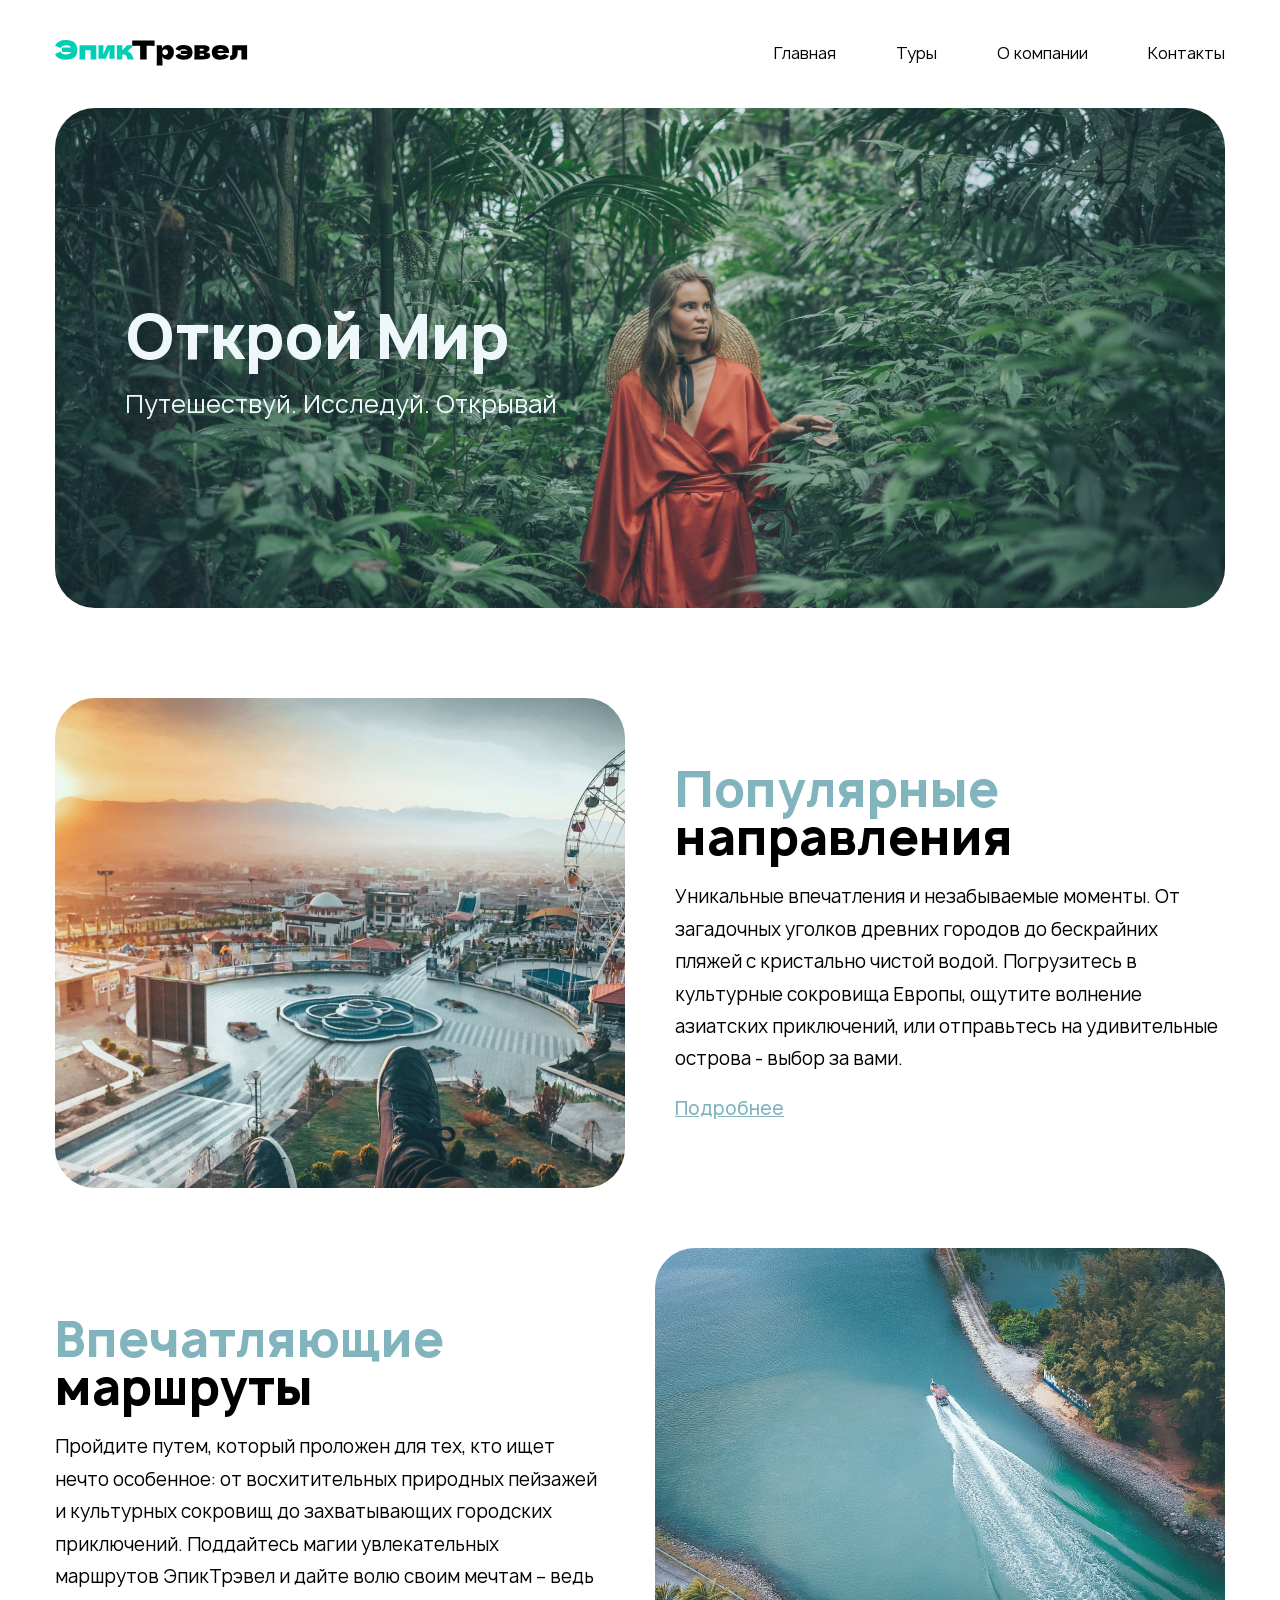
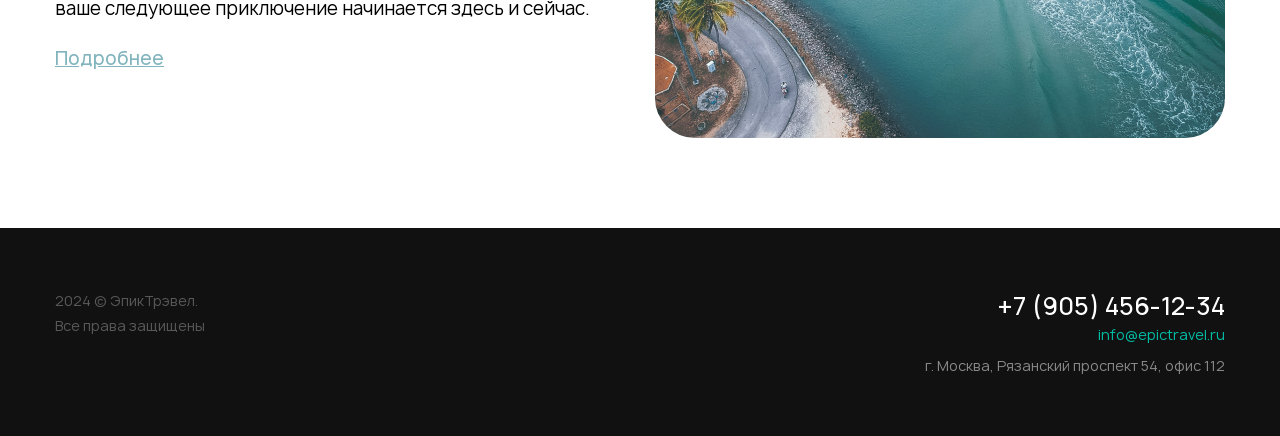
==== index.html @ d9b7bab8 "Initial commit" ====
<!doctype html>
<html lang="ru">
  <head>
    <meta charset="UTF-8" >
    <meta name="viewport" content="width=device-width, initial-scale=1.0" >
    <title>Туристическое агенство ЭпикТрэвел</title>
    <link rel="stylesheet" href="./css/reset.css" >
    <link rel="stylesheet" href="./css/main.css" >
    <link rel="icon" type="image/x-icon" href="./img/favicons/favicon.svg" >
    <link rel="apple-touch-icon" sizes="180x180" href="./img/favicons/apple-touch-icon.png">
  </head>
  <body class="sticky-footer">
    <header class="header">
      <div class="header__container container">
        <div class="header__wrapper">
          <div class="header__logo">
            <a href="index.html" class="header__logo-link">
              <img
                class="header__logo-img"
                src="./img/logo.svg"
                alt="Логотип компании"
              >
            </a>
          </div>
          <nav class="header__nav">
            <ul class="header__list">
              <li class="header__list-item">
                <a href="" class="header__list-link active"> 
                  Главная 
                </a>
              </li>

              <li class="header__list-list-item">
                <a href="" class="header__list-link"> 
                  Туры 
                </a>
              </li>

              <li class="header__list-item">
                <a href="" class="header__list-link"> 
                  О компании 
                </a>
              </li>

              <li class="header__list-item">
                <a href="" class="header__list-link"> 
                  Контакты 
                </a>
              </li>
            </ul>
          </nav>
        </div>
      </div>
    </header>
    <main class="main">
      <section class="intro">
        <div class="intro__container container">
          <div class="intro__wrapper">
            <div class="intro__content">
              <h1 class="intro__title">
                Открой Мир
              </h1>
              <p class="intro__subtitle">
                Путешествуй. Исследуй. Открывай
              </p>
            </div>
          </div>
        </div>
      </section>
      <section class="travels">
        <div class="travels__container container">
          <div class="travels__wrapper">
            <div class="travels__content">
              <div class="travels__img-wrap">
                <img 
                src="./img/travels-img-01.jpg" 
                alt="Фото туристического центра города" 
                class="travels__img"
                >
              </div>
              <div class="travels__text">
                <h2 class="travels__title">
                  <span class="travels__title-span">
                    Популярные
                  </span>
                  направления
                </h2>
                <p class="travels__desc">
                  Уникальные впечатления и незабываемые моменты. От загадочных уголков древних городов до бескрайних пляжей с кристально чистой водой. Погрузитесь в культурные сокровища Европы, ощутите волнение азиатских приключений, или отправьтесь на удивительные острова - выбор за вами.
                </p>
                <a href="#" class="travels__link">
                  Подробнее
                </a>
              </div>
            </div>

            <div class="travels__content">
              <div class="travels__text">
                <h2 class="travels__title">
                  <span class="travels__title-span">
                    Впечатляющие
                  </span>
                  маршруты
                </h2>
                <p class="travels__desc">
                  Пройдите путем, который проложен для тех, кто ищет нечто особенное: от восхитительных природных пейзажей и культурных сокровищ до захватывающих городских приключений. Поддайтесь магии увлекательных маршрутов ЭпикТрэвел и дайте волю своим мечтам – ведь ваше следующее приключение начинается здесь и сейчас.
                </p>
                <a href="#" class="travels__link">
                  Подробнее
                </a>
              </div>
              <div class="travels__img-wrap">
                <img 
                src="./img/travels-img-02.jpg" 
                alt="Фото прогулки по реке на катере" 
                class="travels__img"
                >
              </div>
            </div>
          </div>
        </div>
      </section>
    </main>
    <footer class="footer">
      <div class="footer__container container">
        <div class="footer__wrapper">
          <div class="footer__copyright">
            <p class="footer__copyright-text">
              2024 © ЭпикТрэвел.<br>Все права защищены
            </p>
          </div>
          <address class="footer__contacts">
            <a href="tel:+79054561234" class="footer__tel-link">
              +7 (905) 456-12-34
            </a>
            <a href="mailto:info@epictravel.ru" class="footer__mail-link">
              info@epictravel.ru
            </a>
            <p class="footer__adress-text">
              г. Москва, Рязанский проспект 54, офис 112
            </p>
          </address>
        </div>
      </div>
    </footer>

  </body>
</html>
---- css/main.css ----
@import url(fonts.css);

body  {
  font-family: "Manrope", sans-serif;
  background-color: #ffffff;
}

.sticky-footer {
  min-height: 100vh;
  display: flex;
  flex-direction: column;
}

.container {
  margin: 0 auto;
  max-width: 1170px;
}

.header {
  padding: 40px 0 41px;
}

.header__wrapper {
  display: flex;
  justify-content: space-between;
  align-items: center;
}
.header__list {
  display: flex;
  gap: 60px;
}
.header__list-link {
  font-size: 16px;
  font-weight: 400;
  line-height: 22px;
  color: #000000;
  transition: color 0.3s ease-in;
}

.header__list-link:hover {
  color: #68c5d8;
}

.header__list-link:focus {
  outline: none;
}

.header__list-link:focus-visible {
  color: #619ea8;
  outline: 2px solid #81b4bd;
  outline-offset: 2px;
}

.header__list-link:active {
  color: #81b4bd;
}
.intro {
  padding-bottom: 45px;
  color: #ffffff;
}

.intro__wrapper {
  display: flex;
  align-items: center;
  padding-left: 70px;
  position: relative;
  min-height: 500px;
  background-image: url(../img/intro-bg.jpg);
  background-position: center;
  background-repeat: no-repeat;
  border-radius: 40px;
  background-size: cover;
}
.intro__wrapper::before {
  content: "";
  position: absolute;
  width: 100%;
  height: 100%;
  top: 0;
  left: 0;
  border-radius: 40px;
  background: rgba(88, 184, 201, 0.1);
}

.intro__title {
  margin-bottom: 10px;
  font-size: 60px;
  font-weight: 800;
  line-height: 82px;
}

.intro__subtitle {
  font-size: 24px;
  font-weight: 400;
  line-height: 33px;
}

.travels {
  padding: 45px 0 90px;
}
.travels__wrapper {
  display: flex;
  flex-direction: column;
  gap: 60px;
}

.travels__content {
  display: flex;
  align-items: center;
  gap: 50px;
}

.travels__img-wrap {
  position: relative;
  border-radius: 40px;
  overflow: hidden;
}
.travels__img-wrap::before {
  content: "";
  position: absolute;
  width: 100%;
  height: 100%;
  top: 0;
  left: 0;
  background: rgba(88, 184, 201, 0.1);
}

.travels__img {
  object-fit: cover;
}

.travels__text {
  display: flex;
  flex-direction: column;
  justify-content: flex-start;
  gap: 20px;
  max-width: 550px;
  color: #000000;
}
.travels__title {
  font-size: 48px;
  font-weight: 800;
  line-height: 1;
}
.travels__title-span {
  font-size: 48px;
  font-weight: 800;
  line-height: 1;
  color: #81b4bd;
}
.travels__desc {
  font-size: 18px;
  font-weight: 400;
  line-height: 1.8;
}
a.travels__link {
  width: fit-content;
  font-size: 18px;
  font-weight: 500;
  line-height: 25px;
  color: #81B4BD;
  text-decoration: underline;
  transition: color 0.3s ease-in;
}

.travels__link:hover {
  color: #68C5D8;
}

.travels__link:focus {
  outline: none;
}

.travels__link:focus-visible {
  color: #619EA8;
  outline: 2px solid #81b4bd;
  outline-offset: 2px;
}

.travels__link:active {
  color: #81B4BD;
}

.footer {
  margin-top: auto;
  padding: 60px 0;
  background-color: #111111;
}
.footer__wrapper {
  display: flex;
  justify-content: space-between;
}

.footer__copyright {
  font-size: 14px;
  font-weight: 400;
  line-height: 1.8;
  color: rgba(255, 255, 255, 0.3);
}
.footer__contacts {
  text-align: right;
}

.footer__tel-link {
  margin-left: auto;
  width: fit-content;
  display: block;
  font-size: 24px;
  font-weight: 500;
  line-height: 1.5;
  color: #ffffff;
  transition: color .3s ease-in;
}

.footer__tel-link:hover {
  color: #68C5D8;
}
.footer__tel-link:focus-visible {
  outline: 2px solid #81B4BD;
  outline-offset: 2px;
}
.footer__tel-link:active {
  color: #81B4BD;
}

.footer__mail-link {
  margin-left: auto;
  width: fit-content;
  margin-bottom: 10px;
  display: block;
  font-size: 14px;
  font-weight: 400;
  line-height: 1.5;
  color: #00BDA6;
  transition: color .3s ease-in;

}

.footer__mail-link:hover {
  color: #00d4bc;
}
.footer__mail-link:focus-visible {
  outline: 2px solid #81b4bd;
  outline-offset: 2px;
}
.footer__mail-link:active {
  color: #007A6C;
}

.footer__adress-text {
font-size: 14px;
font-weight: 400;
line-height: 1.5;
color: rgba(255, 255, 255, 0.5);
}
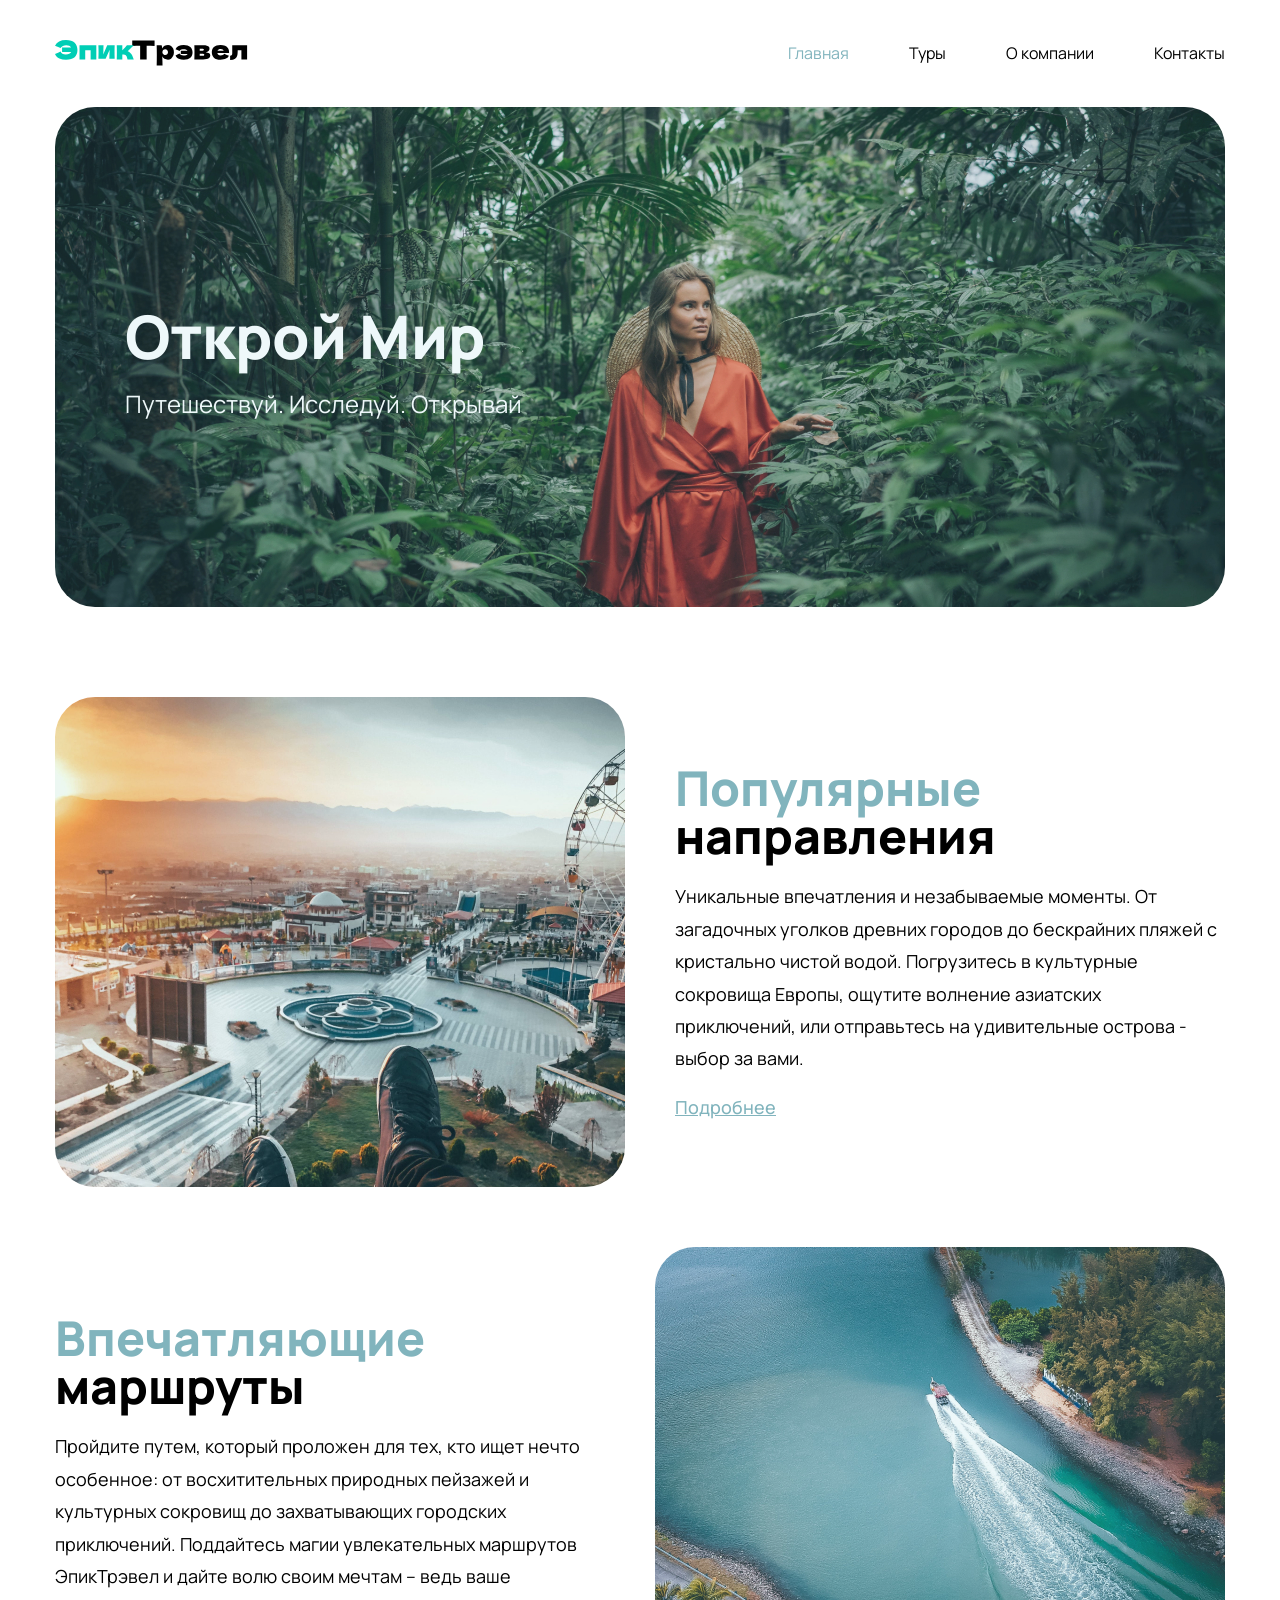
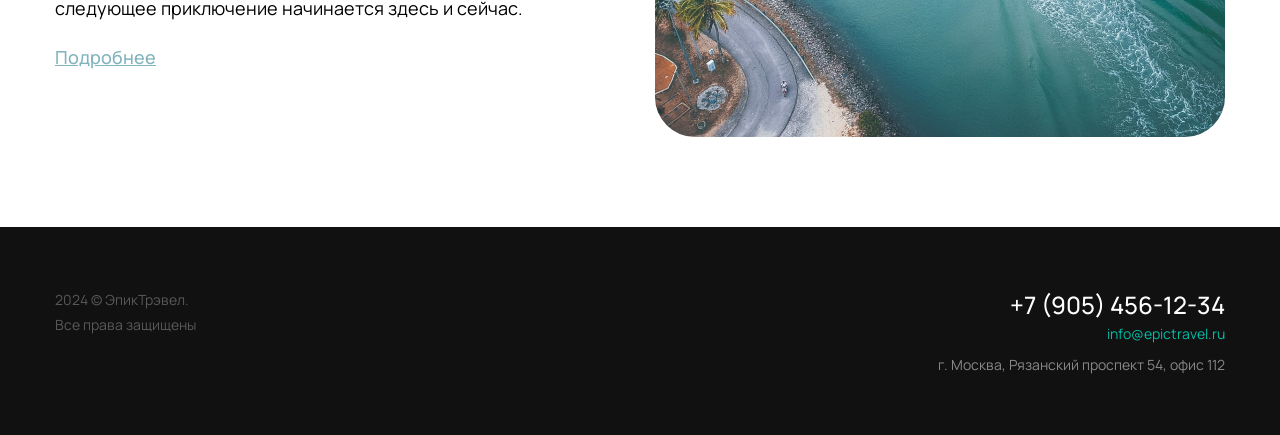
==== commit abe37b4f: "Добавил страницу с турами" ====
--- a/index.html
+++ b/index.html
@@ -5,6 +5,7 @@
     <meta name="viewport" content="width=device-width, initial-scale=1.0" >
     <title>Туристическое агенство ЭпикТрэвел</title>
     <link rel="stylesheet" href="./css/reset.css" >
+    <link rel="stylesheet" href="./css/common.css">
     <link rel="stylesheet" href="./css/main.css" >
     <link rel="icon" type="image/x-icon" href="./img/favicons/favicon.svg" >
     <link rel="apple-touch-icon" sizes="180x180" href="./img/favicons/apple-touch-icon.png">
@@ -31,19 +32,19 @@
               </li>
 
               <li class="header__list-list-item">
-                <a href="" class="header__list-link"> 
+                <a href="tours.html" class="header__list-link"> 
                   Туры 
                 </a>
               </li>
 
               <li class="header__list-item">
-                <a href="" class="header__list-link"> 
+                <a href="about.html" class="header__list-link"> 
                   О компании 
                 </a>
               </li>
 
               <li class="header__list-item">
-                <a href="" class="header__list-link"> 
+                <a href="contacts.html" class="header__list-link"> 
                   Контакты 
                 </a>
               </li>
@@ -136,7 +137,7 @@
             <a href="mailto:info@epictravel.ru" class="footer__mail-link">
               info@epictravel.ru
             </a>
-            <p class="footer__adress-text">
+            <p class="footer__address-text">
               г. Москва, Рязанский проспект 54, офис 112
             </p>
           </address>
--- a/css/common.css
+++ b/css/common.css
@@ -0,0 +1,138 @@
+@import url(fonts.css);
+
+body  {
+  font-family: "Manrope", sans-serif;
+  background-color: #ffffff;
+}
+
+
+.sticky-footer {
+  min-height: 100vh;
+  display: flex;
+  flex-direction: column;
+}
+
+.container {
+  margin: 0 auto;
+  max-width: 1170px;
+}
+
+.header {
+  padding: 40px 0 41px;
+}
+
+.header__bg {
+  background-color: #f6f6f6;
+}
+
+.header__wrapper {
+  display: flex;
+  justify-content: space-between;
+  align-items: center;
+}
+.header__list {
+  display: flex;
+  gap: 60px;
+}
+.header__list-link {
+  font-size: 16px;
+  font-weight: 400;
+  line-height: 22px;
+  color: #000000;
+  transition: color 0.3s ease-in;
+}
+
+.header__list-link.active {
+  color: #81B4BD;
+}
+
+.header__list-link:hover {
+  color: #68c5d8;
+}
+
+.header__list-link:focus {
+  outline: none;
+}
+
+.header__list-link:focus-visible {
+  color: #619ea8;
+  outline: 2px solid #81b4bd;
+  outline-offset: 2px;
+}
+
+.header__list-link:active {
+  color: #81b4bd;
+}
+
+.footer {
+  margin-top: auto;
+  padding: 60px 0;
+  background-color: #111111;
+}
+.footer__wrapper {
+  display: flex;
+  justify-content: space-between;
+}
+
+.footer__copyright {
+  font-size: 14px;
+  font-weight: 400;
+  line-height: 1.8;
+  color: rgba(255, 255, 255, 0.3);
+}
+.footer__contacts {
+  text-align: right;
+}
+
+.footer__tel-link {
+  margin-left: auto;
+  width: fit-content;
+  display: block;
+  font-size: 24px;
+  font-weight: 500;
+  line-height: 1.5;
+  color: #ffffff;
+  transition: color .3s ease-in;
+}
+
+.footer__tel-link:hover {
+  color: #68C5D8;
+}
+.footer__tel-link:focus-visible {
+  outline: 2px solid #81B4BD;
+  outline-offset: 2px;
+}
+.footer__tel-link:active {
+  color: #81B4BD;
+}
+
+.footer__mail-link {
+  margin-left: auto;
+  width: fit-content;
+  margin-bottom: 10px;
+  display: block;
+  font-size: 14px;
+  font-weight: 400;
+  line-height: 1.5;
+  color: #00BDA6;
+  transition: color .3s ease-in;
+
+}
+
+.footer__mail-link:hover {
+  color: #00d4bc;
+}
+.footer__mail-link:focus-visible {
+  outline: 2px solid #81b4bd;
+  outline-offset: 2px;
+}
+.footer__mail-link:active {
+  color: #007A6C;
+}
+
+.footer__address-text {
+font-size: 14px;
+font-weight: 400;
+line-height: 1.5;
+color: rgba(255, 255, 255, 0.5);
+}
--- a/css/main.css
+++ b/css/main.css
@@ -1,59 +1,4 @@
-@import url(fonts.css);
 
-body  {
-  font-family: "Manrope", sans-serif;
-  background-color: #ffffff;
-}
-
-.sticky-footer {
-  min-height: 100vh;
-  display: flex;
-  flex-direction: column;
-}
-
-.container {
-  margin: 0 auto;
-  max-width: 1170px;
-}
-
-.header {
-  padding: 40px 0 41px;
-}
-
-.header__wrapper {
-  display: flex;
-  justify-content: space-between;
-  align-items: center;
-}
-.header__list {
-  display: flex;
-  gap: 60px;
-}
-.header__list-link {
-  font-size: 16px;
-  font-weight: 400;
-  line-height: 22px;
-  color: #000000;
-  transition: color 0.3s ease-in;
-}
-
-.header__list-link:hover {
-  color: #68c5d8;
-}
-
-.header__list-link:focus {
-  outline: none;
-}
-
-.header__list-link:focus-visible {
-  color: #619ea8;
-  outline: 2px solid #81b4bd;
-  outline-offset: 2px;
-}
-
-.header__list-link:active {
-  color: #81b4bd;
-}
 .intro {
   padding-bottom: 45px;
   color: #ffffff;
@@ -122,6 +67,7 @@
   height: 100%;
   top: 0;
   left: 0;
+  border-radius: 40px;
   background: rgba(88, 184, 201, 0.1);
 }
 
@@ -181,76 +127,5 @@
   color: #81B4BD;
 }
 
-.footer {
-  margin-top: auto;
-  padding: 60px 0;
-  background-color: #111111;
-}
-.footer__wrapper {
-  display: flex;
-  justify-content: space-between;
-}
 
-.footer__copyright {
-  font-size: 14px;
-  font-weight: 400;
-  line-height: 1.8;
-  color: rgba(255, 255, 255, 0.3);
-}
-.footer__contacts {
-  text-align: right;
-}
 
-.footer__tel-link {
-  margin-left: auto;
-  width: fit-content;
-  display: block;
-  font-size: 24px;
-  font-weight: 500;
-  line-height: 1.5;
-  color: #ffffff;
-  transition: color .3s ease-in;
-}
-
-.footer__tel-link:hover {
-  color: #68C5D8;
-}
-.footer__tel-link:focus-visible {
-  outline: 2px solid #81B4BD;
-  outline-offset: 2px;
-}
-.footer__tel-link:active {
-  color: #81B4BD;
-}
-
-.footer__mail-link {
-  margin-left: auto;
-  width: fit-content;
-  margin-bottom: 10px;
-  display: block;
-  font-size: 14px;
-  font-weight: 400;
-  line-height: 1.5;
-  color: #00BDA6;
-  transition: color .3s ease-in;
-
-}
-
-.footer__mail-link:hover {
-  color: #00d4bc;
-}
-.footer__mail-link:focus-visible {
-  outline: 2px solid #81b4bd;
-  outline-offset: 2px;
-}
-.footer__mail-link:active {
-  color: #007A6C;
-}
-
-.footer__adress-text {
-font-size: 14px;
-font-weight: 400;
-line-height: 1.5;
-color: rgba(255, 255, 255, 0.5);
-}
-
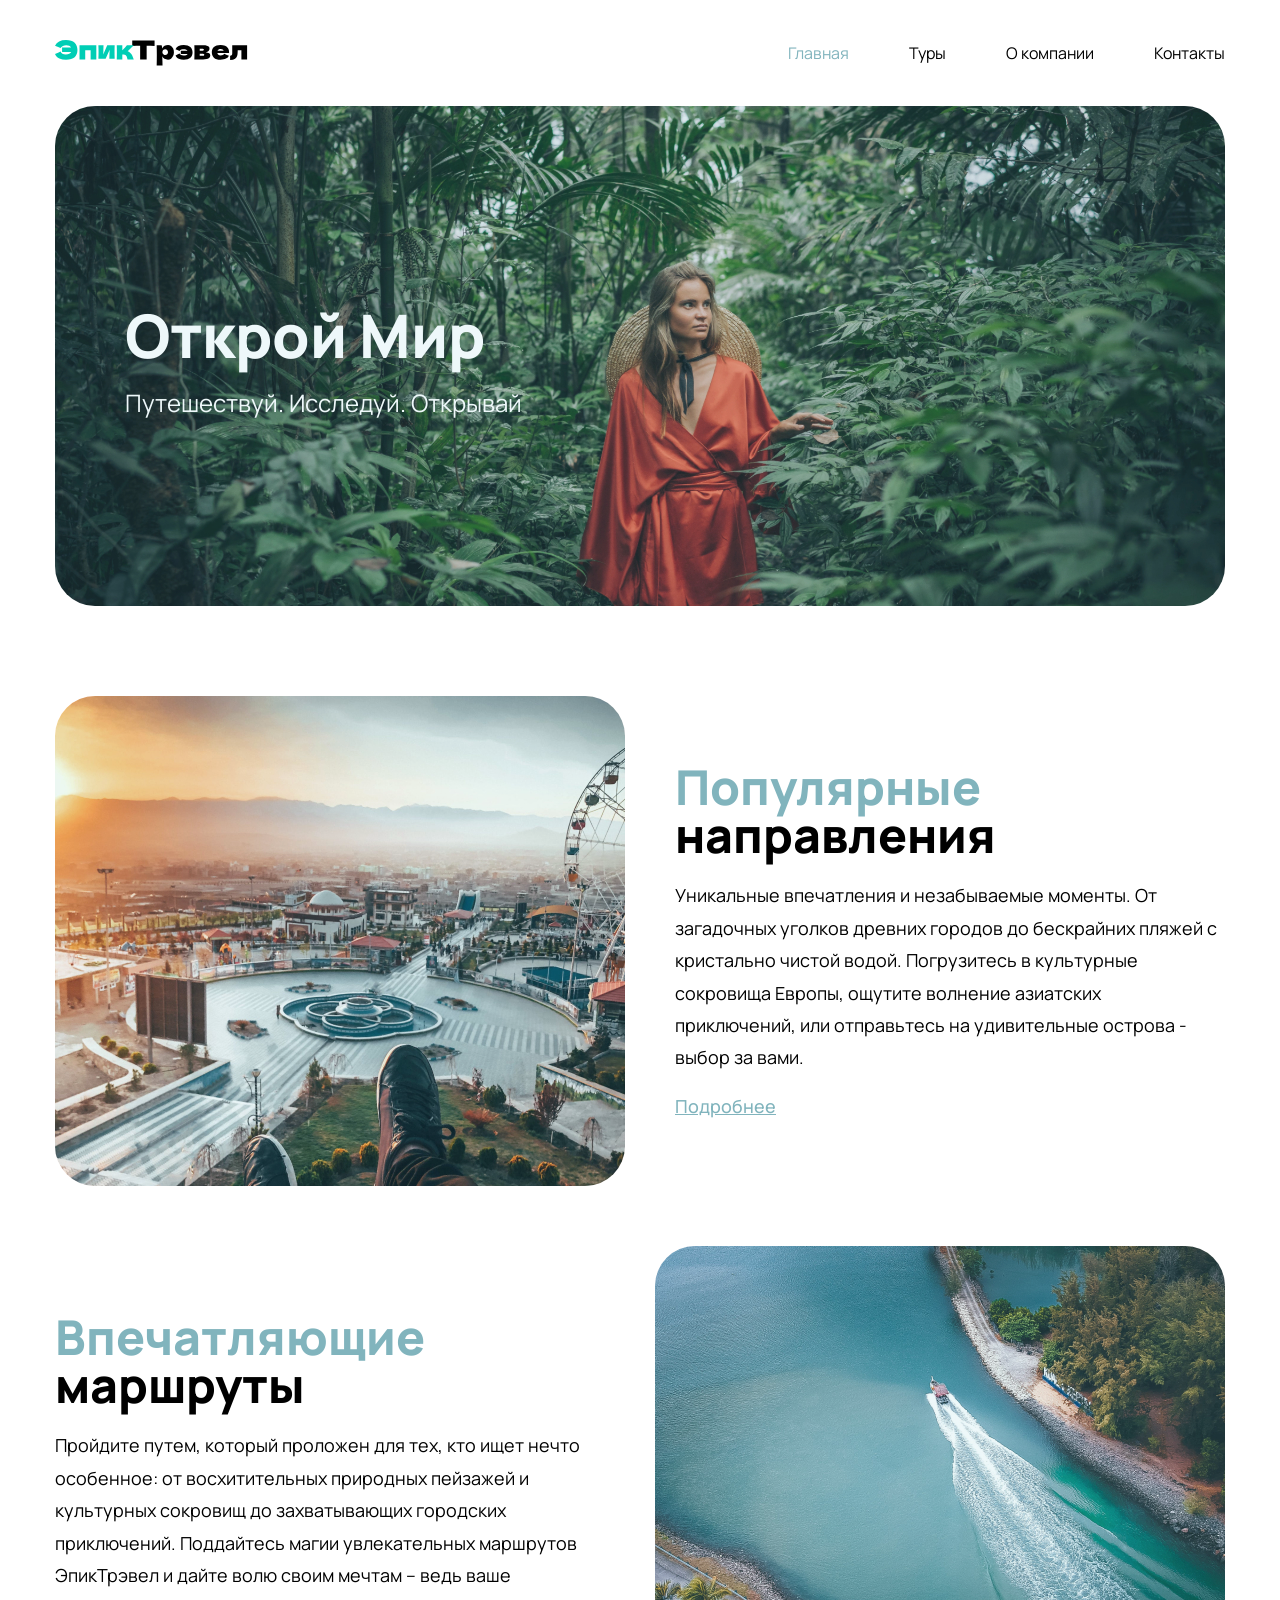
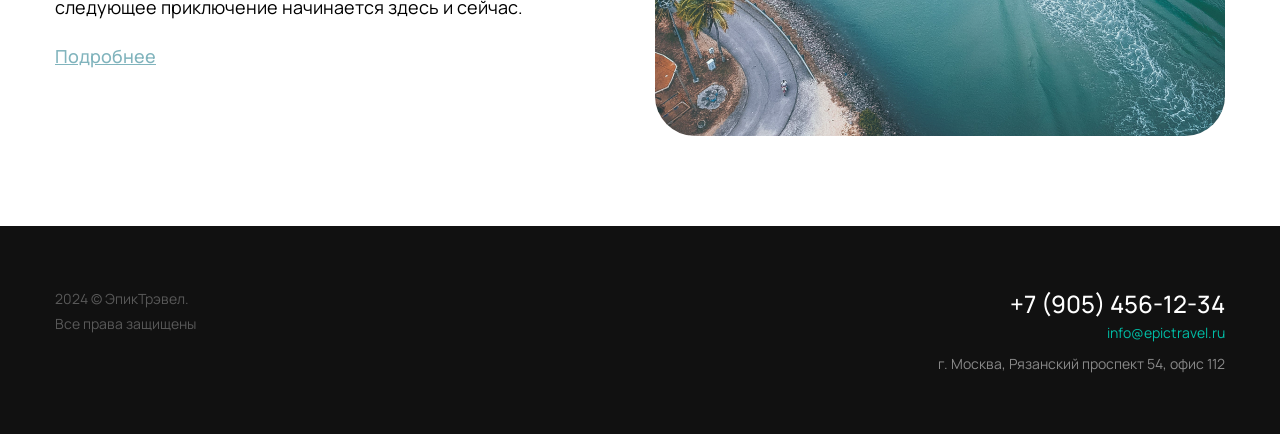
==== commit 50db6836: "Добавил адаптив для главной страницы" ====
--- a/index.html
+++ b/index.html
@@ -1,18 +1,20 @@
 <!doctype html>
 <html lang="ru">
   <head>
-    <meta charset="UTF-8" >
-    <meta name="viewport" content="width=device-width, initial-scale=1.0" >
+    <meta charset="UTF-8" />
+    <meta name="viewport" content="width=device-width, initial-scale=1.0" />
     <title>Туристическое агенство ЭпикТрэвел</title>
-    <link rel="stylesheet" href="./css/reset.css" >
-    <link rel="stylesheet" href="./css/common.css">
-    <link rel="stylesheet" href="./css/main.css" >
-    <link rel="icon" type="image/x-icon" href="./img/favicons/favicon.svg" >
-    <link rel="apple-touch-icon" sizes="180x180" href="./img/favicons/apple-touch-icon.png">
+    <link rel="stylesheet" href="./css/reset.css" />
+    <link rel="stylesheet" href="./css/common.css" />
+    <link rel="stylesheet" href="./css/main.css" />
+    <link rel="stylesheet" href="./css/media-tablet.css" />
+    <link rel="stylesheet" href="./css/media-mobile.css" />
+    <link rel="icon" type="image/x-icon" href="./img/favicons/favicon.svg" />
+    <link rel="apple-touch-icon" sizes="180x180" href="./img/favicons/apple-touch-icon.png"/>
   </head>
   <body class="sticky-footer">
     <header class="header">
-      <div class="header__container container">
+      <div class="container">
         <div class="header__wrapper">
           <div class="header__logo">
             <a href="index.html" class="header__logo-link">
@@ -20,102 +22,98 @@
                 class="header__logo-img"
                 src="./img/logo.svg"
                 alt="Логотип компании"
-              >
+              />
             </a>
           </div>
           <nav class="header__nav">
             <ul class="header__list">
               <li class="header__list-item">
-                <a href="" class="header__list-link active"> 
-                  Главная 
-                </a>
+                <a href="" class="header__list-link active"> Главная </a>
               </li>
 
               <li class="header__list-list-item">
-                <a href="tours.html" class="header__list-link"> 
-                  Туры 
-                </a>
+                <a href="tours.html" class="header__list-link"> Туры </a>
               </li>
 
               <li class="header__list-item">
-                <a href="about.html" class="header__list-link"> 
-                  О компании 
-                </a>
+                <a href="about.html" class="header__list-link"> О компании </a>
               </li>
 
               <li class="header__list-item">
-                <a href="contacts.html" class="header__list-link"> 
-                  Контакты 
-                </a>
+                <a href="contacts.html" class="header__list-link"> Контакты </a>
               </li>
             </ul>
+            <button class="mobile-burger" type="button">
+              <img
+                src="img/burger-btn.svg"
+                alt="кнопка открытия бургер меню"
+                class="mobile-btn"
+              />
+            </button>
           </nav>
         </div>
       </div>
     </header>
     <main class="main">
       <section class="intro">
-        <div class="intro__container container">
+        <div class="container">
           <div class="intro__wrapper">
             <div class="intro__content">
-              <h1 class="intro__title">
-                Открой Мир
-              </h1>
-              <p class="intro__subtitle">
-                Путешествуй. Исследуй. Открывай
-              </p>
+              <h1 class="intro__title">Открой Мир</h1>
+              <p class="intro__subtitle">Путешествуй. Исследуй. Открывай</p>
             </div>
           </div>
         </div>
       </section>
       <section class="travels">
-        <div class="travels__container container">
+        <div class="container">
           <div class="travels__wrapper">
             <div class="travels__content">
               <div class="travels__img-wrap">
-                <img 
-                src="./img/travels-img-01.jpg" 
-                alt="Фото туристического центра города" 
-                class="travels__img"
-                >
+                <img
+                  src="./img/travels-img-01.jpg"
+                  alt="Фото туристического центра города"
+                  class="travels__img"
+                />
               </div>
               <div class="travels__text">
                 <h2 class="travels__title">
-                  <span class="travels__title-span">
-                    Популярные
-                  </span>
+                  <span class="travels__title-span"> Популярные </span>
                   направления
                 </h2>
                 <p class="travels__desc">
-                  Уникальные впечатления и незабываемые моменты. От загадочных уголков древних городов до бескрайних пляжей с кристально чистой водой. Погрузитесь в культурные сокровища Европы, ощутите волнение азиатских приключений, или отправьтесь на удивительные острова - выбор за вами.
+                  Уникальные впечатления и незабываемые моменты. От загадочных
+                  уголков древних городов до бескрайних пляжей с кристально
+                  чистой водой. Погрузитесь в культурные сокровища Европы,
+                  ощутите волнение азиатских приключений, или отправьтесь на
+                  удивительные острова - выбор за вами.
                 </p>
-                <a href="#" class="travels__link">
-                  Подробнее
-                </a>
+                <a href="#" class="link travels__link"> Подробнее </a>
               </div>
             </div>
 
-            <div class="travels__content">
+            <div class="travels__content travels__reverse">
               <div class="travels__text">
                 <h2 class="travels__title">
-                  <span class="travels__title-span">
-                    Впечатляющие
-                  </span>
+                  <span class="travels__title-span"> Впечатляющие </span>
                   маршруты
                 </h2>
                 <p class="travels__desc">
-                  Пройдите путем, который проложен для тех, кто ищет нечто особенное: от восхитительных природных пейзажей и культурных сокровищ до захватывающих городских приключений. Поддайтесь магии увлекательных маршрутов ЭпикТрэвел и дайте волю своим мечтам – ведь ваше следующее приключение начинается здесь и сейчас.
+                  Пройдите путем, который проложен для тех, кто ищет нечто
+                  особенное: от восхитительных природных пейзажей и культурных
+                  сокровищ до захватывающих городских приключений. Поддайтесь
+                  магии увлекательных маршрутов ЭпикТрэвел и дайте волю своим
+                  мечтам – ведь ваше следующее приключение начинается здесь и
+                  сейчас.
                 </p>
-                <a href="#" class="travels__link">
-                  Подробнее
-                </a>
+                <a href="#" class="link travels__link"> Подробнее </a>
               </div>
               <div class="travels__img-wrap">
-                <img 
-                src="./img/travels-img-02.jpg" 
-                alt="Фото прогулки по реке на катере" 
-                class="travels__img"
-                >
+                <img
+                  src="./img/travels-img-02.jpg"
+                  alt="Фото прогулки по реке на катере"
+                  class="travels__img"
+                />
               </div>
             </div>
           </div>
@@ -123,11 +121,11 @@
       </section>
     </main>
     <footer class="footer">
-      <div class="footer__container container">
+      <div class="container">
         <div class="footer__wrapper">
           <div class="footer__copyright">
             <p class="footer__copyright-text">
-              2024 © ЭпикТрэвел.<br>Все права защищены
+              2024 © ЭпикТрэвел.<br class="desktop-only" />Все права защищены
             </p>
           </div>
           <address class="footer__contacts">
@@ -144,6 +142,5 @@
         </div>
       </div>
     </footer>
-
   </body>
 </html>
--- a/css/common.css
+++ b/css/common.css
@@ -5,6 +5,19 @@
   background-color: #ffffff;
 }
 
+.visually-hidden {
+  clip: rect(0 0 0 0);
+  clip-path: inset(50%);
+  height: 1px;
+  overflow: hidden;
+  position: absolute;
+  white-space: nowrap;
+  width: 1px;
+}
+
+.mobile-burger {
+  display: none;
+}
 
 .sticky-footer {
   min-height: 100vh;
@@ -12,13 +25,50 @@
   flex-direction: column;
 }
 
+
 .container {
   margin: 0 auto;
-  max-width: 1170px;
+  padding: 0 15px;
+  max-width: 1200px;
+}
+
+.title {
+  text-align: center;
+  font-size: 48px;
+  font-weight: 800;
+  line-height: 1;
+  color: #000000;
+  margin-bottom: 60px;
+}
+
+a.link {
+  width: fit-content;
+  font-weight: 500;
+  color: #81B4BD;
+  text-decoration: underline;
+  transition: color .3s ease-in;
+}
+
+.link:hover {
+  color: #68C5D8;
+}
+
+.link:focus {
+  outline: none;
+}
+
+.link:focus-visible {
+  color: #619EA8;
+  outline: 2px solid #81B4BD;
+  outline-offset: 2px;
+}
+
+.link:active {
+  color: #81B4BD;
 }
 
 .header {
-  padding: 40px 0 41px;
+  padding: 40px 0;
 }
 
 .header__bg {
@@ -64,6 +114,8 @@
   color: #81b4bd;
 }
 
+
+
 .footer {
   margin-top: auto;
   padding: 60px 0;
@@ -85,9 +137,6 @@
 }
 
 .footer__tel-link {
-  margin-left: auto;
-  width: fit-content;
-  display: block;
   font-size: 24px;
   font-weight: 500;
   line-height: 1.5;
--- a/css/main.css
+++ b/css/main.css
@@ -1,6 +1,5 @@
 
 .intro {
-  padding-bottom: 45px;
   color: #ffffff;
 }
 
@@ -10,7 +9,7 @@
   padding-left: 70px;
   position: relative;
   min-height: 500px;
-  background-image: url(../img/intro-bg.jpg);
+  background-image: url('../img/intro-bg.jpg');
   background-position: center;
   background-repeat: no-repeat;
   border-radius: 40px;
@@ -41,7 +40,7 @@
 }
 
 .travels {
-  padding: 45px 0 90px;
+  padding: 90px 0;
 }
 .travels__wrapper {
   display: flex;
@@ -89,9 +88,6 @@
   line-height: 1;
 }
 .travels__title-span {
-  font-size: 48px;
-  font-weight: 800;
-  line-height: 1;
   color: #81b4bd;
 }
 .travels__desc {
@@ -99,33 +95,13 @@
   font-weight: 400;
   line-height: 1.8;
 }
-a.travels__link {
-  width: fit-content;
+.travels__link  {
   font-size: 18px;
-  font-weight: 500;
   line-height: 25px;
-  color: #81B4BD;
-  text-decoration: underline;
-  transition: color 0.3s ease-in;
-}
 
-.travels__link:hover {
-  color: #68C5D8;
-}
-
-.travels__link:focus {
-  outline: none;
-}
-
-.travels__link:focus-visible {
-  color: #619EA8;
-  outline: 2px solid #81b4bd;
-  outline-offset: 2px;
-}
-
-.travels__link:active {
-  color: #81B4BD;
 }
 
 
 
+
+
--- a/css/media-tablet.css
+++ b/css/media-tablet.css
@@ -0,0 +1,87 @@
+@media (max-width: 1199px) {
+  .desktop-only {
+    display: none;
+  }
+  .container {
+    max-width: 768px;
+  }
+
+  .header__list {
+    gap: 30px;
+  }
+
+  .intro__wrapper {
+    padding-left: 20px;
+    min-height: 350px;
+    border-radius: 20px;
+  }
+
+  .intro__wrapper::before {
+    border-radius: 20px;
+  }
+
+  .intro__title {
+    margin-bottom: 0;
+    font-size: 40px;
+    line-height: 55px;
+  }
+
+  .intro__subtitle {
+    font-size: 18px;
+    line-height: 25px;
+  }
+
+  .travels {
+    padding: 60px 0 ;
+  }
+
+  .travels__content {
+    gap: 30px;
+  }
+
+  .travels__img-wrap {
+    border-radius: 20px;
+  }
+
+  .travels__img-wrap::before {
+    border-radius: 20px;
+  }
+
+  .travels__text {
+    max-width: 354px;
+    gap: 10px;
+  }
+
+  .travels__title {
+    font-size: 38px;
+  }
+
+  .travels__desc {
+    font-size: 14px;
+  }
+
+  .travels__link {
+    font-size: 14px;
+    line-height: 19px;
+  }
+
+  .footer {
+    padding: 40px 0;
+  }
+
+  .footer__wrapper {
+    display: flex;
+    flex-direction: column-reverse;
+    justify-content: flex-start;
+    align-items: flex-start;
+    gap: 30px;
+  }
+
+  .footer__contacts {
+    text-align: left;
+  }
+
+  .footer__mail-link {
+    margin-left: 0;
+  }
+}
--- a/css/media-mobile.css
+++ b/css/media-mobile.css
@@ -0,0 +1,59 @@
+@media (max-width: 767px) {
+
+  .mobile-burger {
+    display: block;
+  }
+  .container {
+    width: 100%;
+  }
+
+  .header__list {
+    display: none;
+  }
+
+  .intro__wrapper {
+    padding: 40px 0 0 0;
+    justify-content: center;
+    align-items: flex-start;
+    background-image: url('../img/intro-bg-mobile.jpg');
+    text-align: center;
+
+  }
+
+  .intro__title {
+    font-size: 34px;
+    line-height: 46px;
+  }
+
+  .intro__subtitle {
+    font-size: 14px;
+    line-height: 19px;
+  }
+  
+  .travels {
+    padding: 40px 0;
+  }
+  .travels__wrapper {
+    gap: 40px;
+  }
+
+  .travels__content {
+    flex-direction: column;
+    gap: 20px;
+  }
+
+  .travels__reverse {
+    flex-direction: column-reverse;
+    
+  }
+
+  .travels__text {
+    max-width: 290px;
+  }
+
+  .travels__title {
+    font-size: 28px;
+  }
+
+
+}
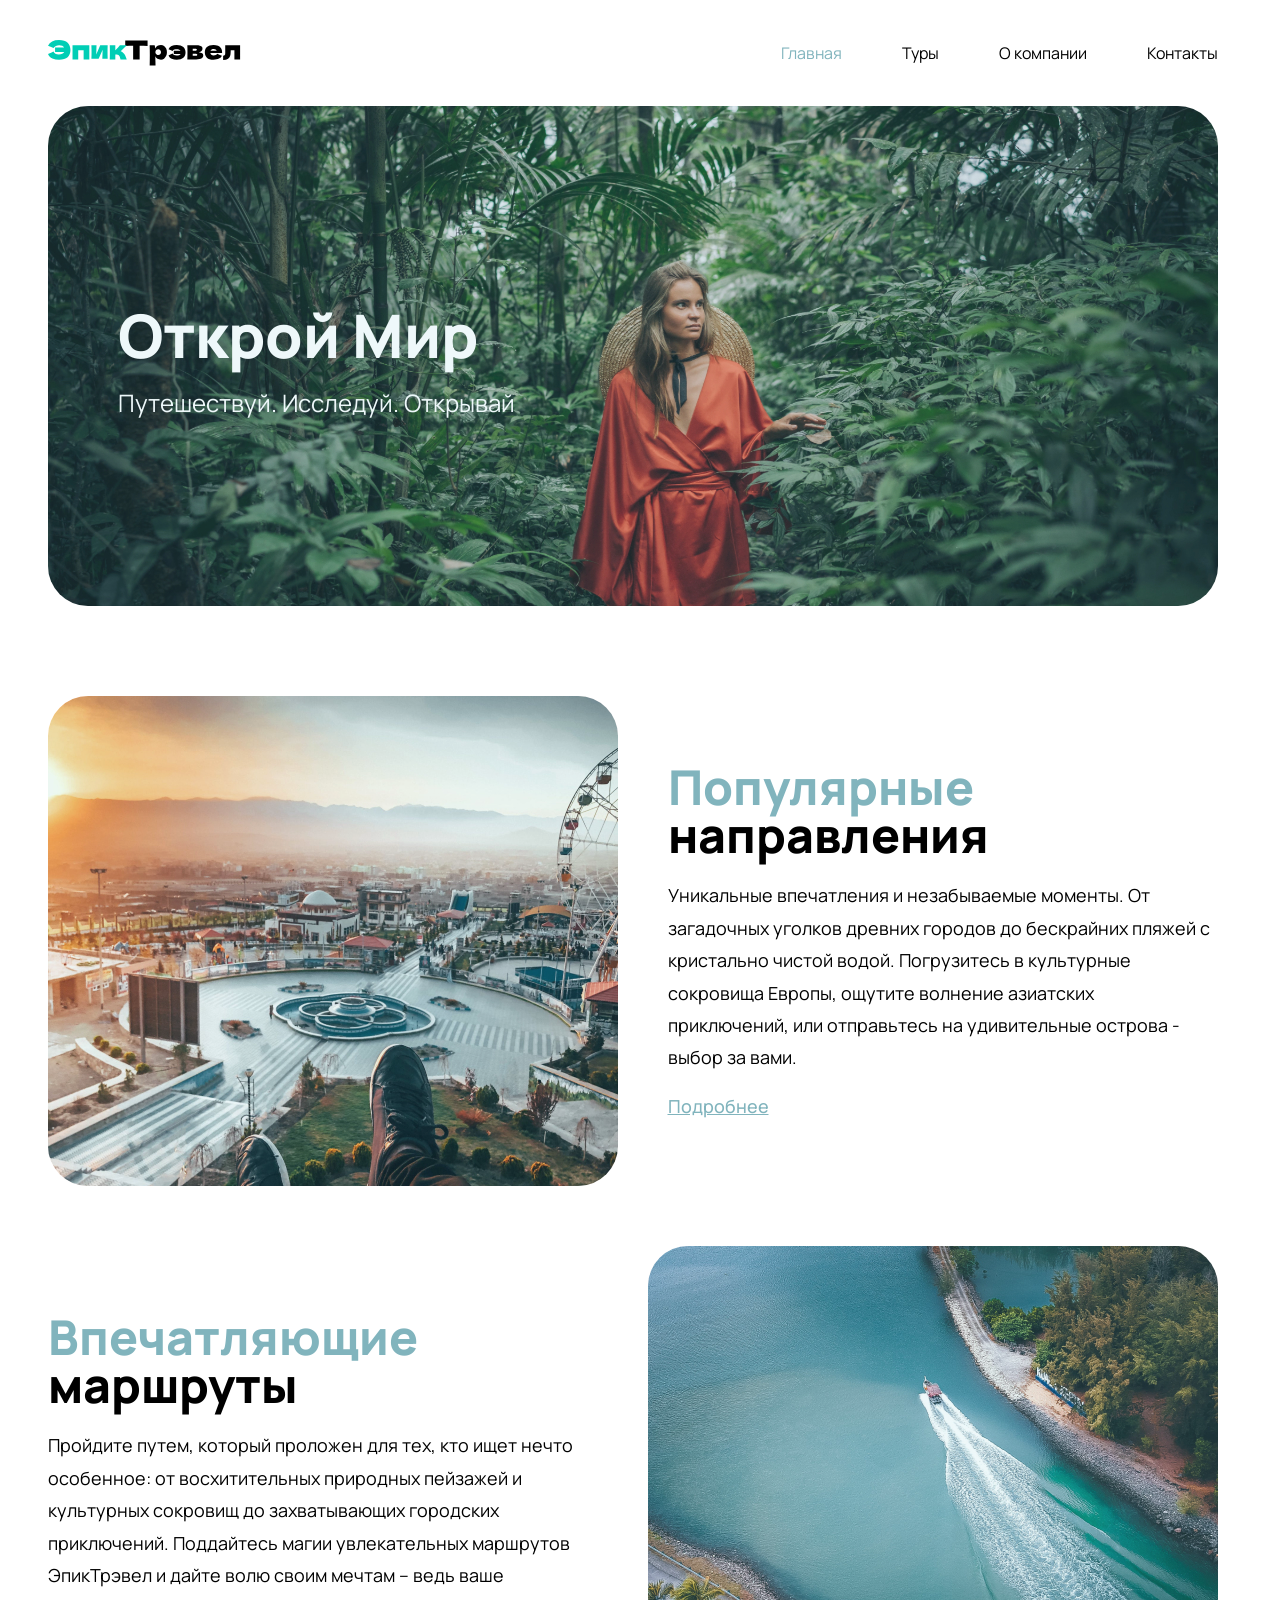
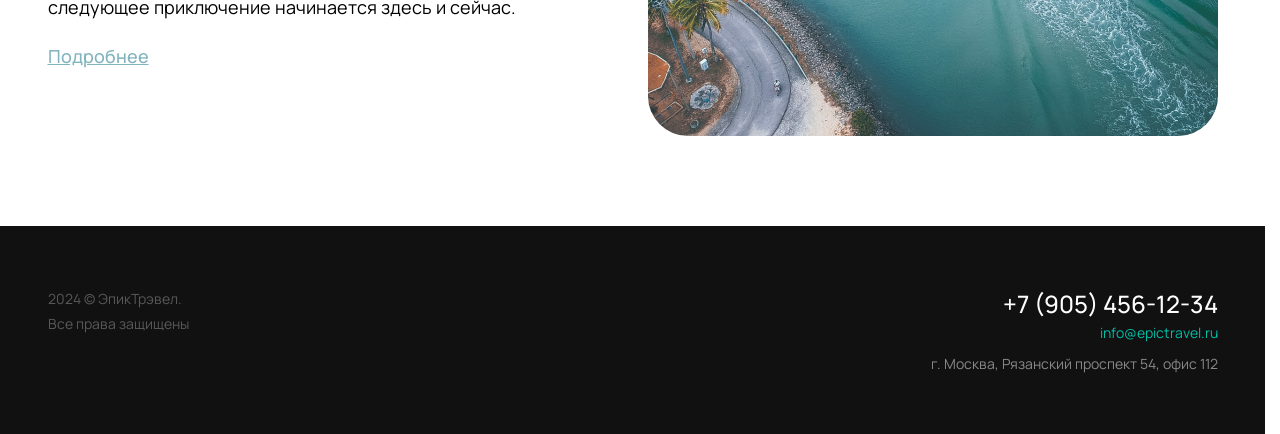
==== commit c0aaf769: "Добавление бургер меню" ====
--- a/index.html
+++ b/index.html
@@ -13,7 +13,7 @@
     <link rel="apple-touch-icon" sizes="180x180" href="./img/favicons/apple-touch-icon.png"/>
   </head>
   <body class="sticky-footer">
-    <header class="header">
+    <header class="header" id="header">
       <div class="container">
         <div class="header__wrapper">
           <div class="header__logo">
@@ -28,10 +28,10 @@
           <nav class="header__nav">
             <ul class="header__list">
               <li class="header__list-item">
-                <a href="" class="header__list-link active"> Главная </a>
+                <a href="index.html" class="header__list-link active"> Главная </a>
               </li>
 
-              <li class="header__list-list-item">
+              <li class="header__list-item">
                 <a href="tours.html" class="header__list-link"> Туры </a>
               </li>
 
@@ -43,17 +43,37 @@
                 <a href="contacts.html" class="header__list-link"> Контакты </a>
               </li>
             </ul>
-            <button class="mobile-burger" type="button">
+            <button class="burger__btn" id="mobile-burger" type="button">
               <img
+                id="mobile-burger-img"
                 src="img/burger-btn.svg"
                 alt="кнопка открытия бургер меню"
-                class="mobile-btn"
+                class="burger__btn-img"
               />
             </button>
           </nav>
         </div>
       </div>
     </header>
+    <section class="mobile__nav" id="mobile-nav">
+      <ul class="mobile__list">
+        <li class="mobile__list-item">
+          <a href="index.html" class="mobile__list-link active"> Главная </a>
+        </li>
+
+        <li class="mobile__list-item">
+          <a href="tours.html" class="mobile__list-link"> Туры </a>
+        </li>
+
+        <li class="mobile__list-item">
+          <a href="about.html" class="mobile__list-link"> О компании </a>
+        </li>
+
+        <li class="mobile__list-item">
+          <a href="contacts.html" class="mobile__list-link"> Контакты </a>
+        </li>
+      </ul>
+    </section>
     <main class="main">
       <section class="intro">
         <div class="container">
@@ -142,5 +162,7 @@
         </div>
       </div>
     </footer>
+
+    <script src="./js/main.js"></script>
   </body>
 </html>
--- a/css/common.css
+++ b/css/common.css
@@ -1,8 +1,36 @@
 @import url(fonts.css);
-
-body  {
+html {
+  scrollbar-gutter: stable;
+}
+body {
   font-family: "Manrope", sans-serif;
   background-color: #ffffff;
+  overflow-x: hidden;
+}
+
+.mobile__nav {
+  position: fixed;
+  z-index: 9;
+  justify-content: center;
+  align-items: center;
+  /* top: 0;
+  left: 0;
+  width: 100%;
+  height: 100vh; */
+  inset: 0;
+  background-color: #f6f6f6;
+  display: none;
+}
+
+.mobile__nav.open {
+  display: flex;
+}
+
+.mobile__list {
+  display: flex;
+  flex-direction: column;
+  align-items: center;
+  gap: 30px;
 }
 
 .visually-hidden {
@@ -15,7 +43,11 @@
   width: 1px;
 }
 
-.mobile-burger {
+.no-scroll {
+  overflow-y: hidden;
+}
+
+.burger__btn {
   display: none;
 }
 
@@ -24,7 +56,6 @@
   display: flex;
   flex-direction: column;
 }
-
 
 .container {
   margin: 0 auto;
@@ -44,13 +75,13 @@
 a.link {
   width: fit-content;
   font-weight: 500;
-  color: #81B4BD;
+  color: #81b4bd;
   text-decoration: underline;
-  transition: color .3s ease-in;
+  transition: color 0.3s ease-in;
 }
 
 .link:hover {
-  color: #68C5D8;
+  color: #68c5d8;
 }
 
 .link:focus {
@@ -58,16 +89,18 @@
 }
 
 .link:focus-visible {
-  color: #619EA8;
-  outline: 2px solid #81B4BD;
+  color: #619ea8;
+  outline: 2px solid #81b4bd;
   outline-offset: 2px;
 }
 
 .link:active {
-  color: #81B4BD;
+  color: #81b4bd;
 }
 
 .header {
+  position: relative;
+  z-index: 19;
   padding: 40px 0;
 }
 
@@ -75,6 +108,10 @@
   background-color: #f6f6f6;
 }
 
+.header__white-bg {
+  background-color: #ffffff;
+}
+
 .header__wrapper {
   display: flex;
   justify-content: space-between;
@@ -84,7 +121,8 @@
   display: flex;
   gap: 60px;
 }
-.header__list-link {
+.header__list-link,
+.mobile__list-link {
   font-size: 16px;
   font-weight: 400;
   line-height: 22px;
@@ -92,29 +130,39 @@
   transition: color 0.3s ease-in;
 }
 
-.header__list-link.active {
-  color: #81B4BD;
-}
-
-.header__list-link:hover {
+.header__list-link.active,
+.mobile__list-link.active {
+  color: #81b4bd;
+}
+
+.header__list-link:hover,
+.mobile__list-link:hover {
   color: #68c5d8;
 }
 
-.header__list-link:focus {
+.header__list-link:focus,
+.mobile__list-link:focus {
   outline: none;
 }
 
-.header__list-link:focus-visible {
+.header__list-link:focus-visible,
+.mobile__list-link:focus-visible {
   color: #619ea8;
   outline: 2px solid #81b4bd;
   outline-offset: 2px;
 }
 
-.header__list-link:active {
-  color: #81b4bd;
-}
-
-
+.header__list-link:active,
+.mobile__list-link:active {
+  color: #81b4bd;
+}
+
+@media (max-width: 767px) {
+
+  .burger__btn {
+    display: block;
+  }
+}
 
 .footer {
   margin-top: auto;
@@ -141,18 +189,18 @@
   font-weight: 500;
   line-height: 1.5;
   color: #ffffff;
-  transition: color .3s ease-in;
+  transition: color 0.3s ease-in;
 }
 
 .footer__tel-link:hover {
-  color: #68C5D8;
+  color: #68c5d8;
 }
 .footer__tel-link:focus-visible {
-  outline: 2px solid #81B4BD;
+  outline: 2px solid #81b4bd;
   outline-offset: 2px;
 }
 .footer__tel-link:active {
-  color: #81B4BD;
+  color: #81b4bd;
 }
 
 .footer__mail-link {
@@ -163,9 +211,8 @@
   font-size: 14px;
   font-weight: 400;
   line-height: 1.5;
-  color: #00BDA6;
-  transition: color .3s ease-in;
-
+  color: #00bda6;
+  transition: color 0.3s ease-in;
 }
 
 .footer__mail-link:hover {
@@ -176,12 +223,12 @@
   outline-offset: 2px;
 }
 .footer__mail-link:active {
-  color: #007A6C;
+  color: #007a6c;
 }
 
 .footer__address-text {
-font-size: 14px;
-font-weight: 400;
-line-height: 1.5;
-color: rgba(255, 255, 255, 0.5);
-}+  font-size: 14px;
+  font-weight: 400;
+  line-height: 1.5;
+  color: rgba(255, 255, 255, 0.5);
+}
--- a/css/media-mobile.css
+++ b/css/media-mobile.css
@@ -1,8 +1,6 @@
 @media (max-width: 767px) {
 
-  .mobile-burger {
-    display: block;
-  }
+
   .container {
     width: 100%;
   }
@@ -56,4 +54,18 @@
   }
 
 
+
+
+
+
+
+
+
+
+
+  .contacts__content-wrap {
+    display: flex;
+    flex-direction: column-reverse;
+    gap: 40px;
+  }
 }
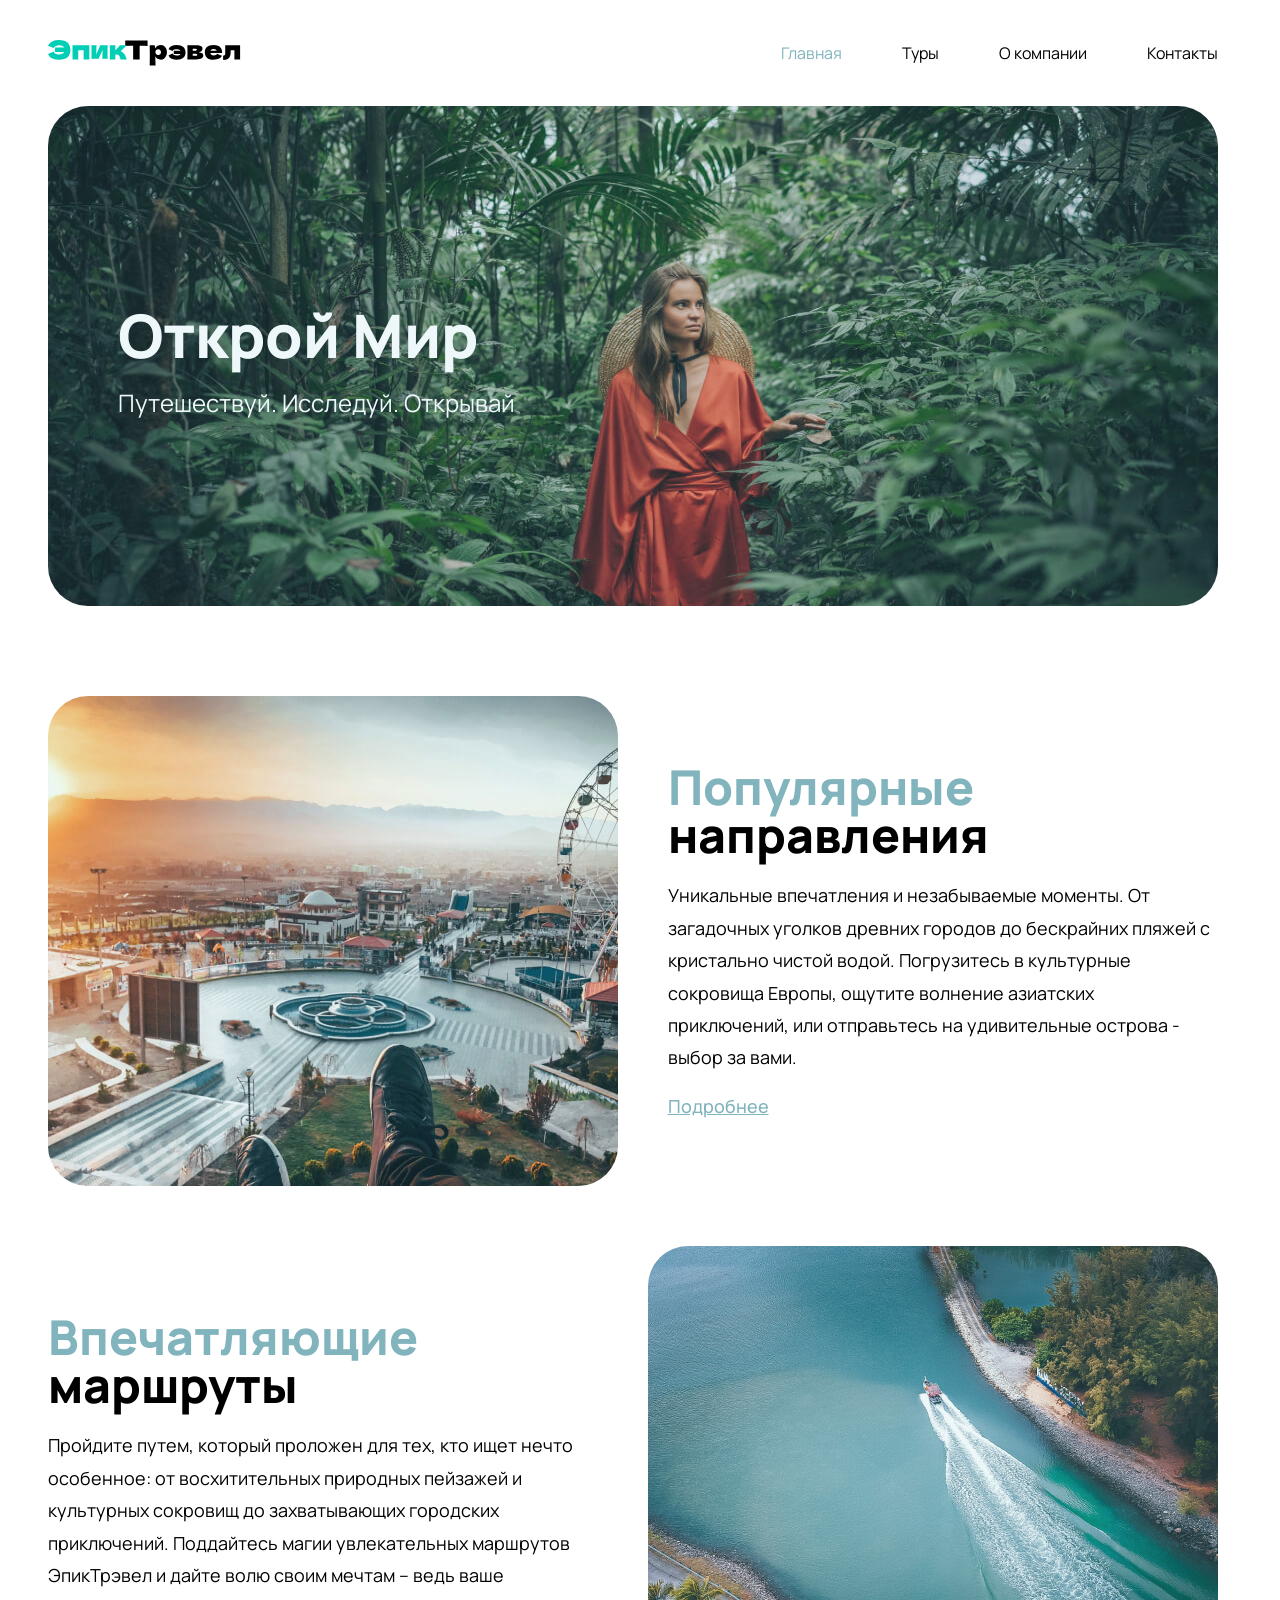
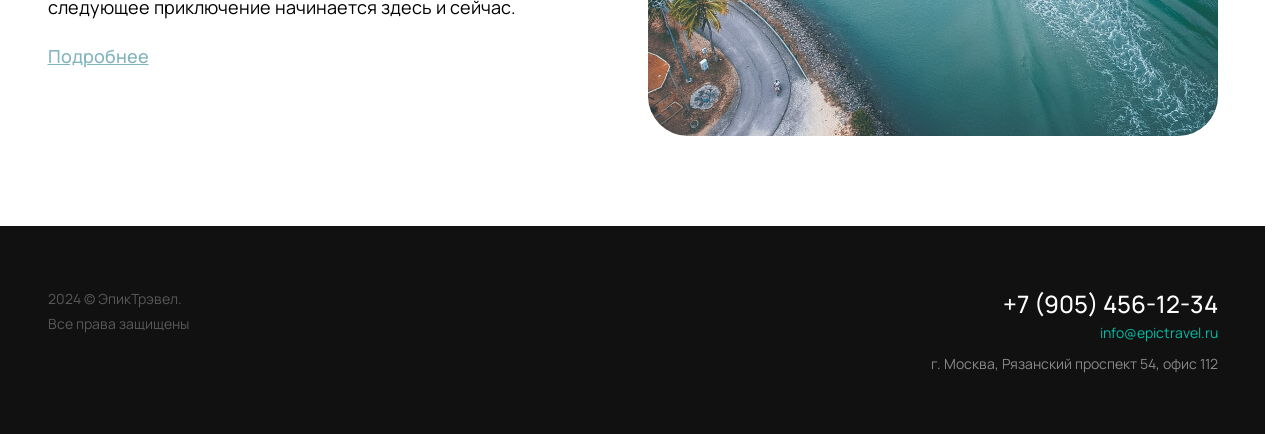
==== commit 50687139: "Добавил картинки под ретину" ====
--- a/index.html
+++ b/index.html
@@ -10,7 +10,11 @@
     <link rel="stylesheet" href="./css/media-tablet.css" />
     <link rel="stylesheet" href="./css/media-mobile.css" />
     <link rel="icon" type="image/x-icon" href="./img/favicons/favicon.svg" />
-    <link rel="apple-touch-icon" sizes="180x180" href="./img/favicons/apple-touch-icon.png"/>
+    <link
+      rel="apple-touch-icon"
+      sizes="180x180"
+      href="./img/favicons/apple-touch-icon.png"
+    />
   </head>
   <body class="sticky-footer">
     <header class="header" id="header">
@@ -28,7 +32,9 @@
           <nav class="header__nav">
             <ul class="header__list">
               <li class="header__list-item">
-                <a href="index.html" class="header__list-link active"> Главная </a>
+                <a href="index.html" class="header__list-link active">
+                  Главная
+                </a>
               </li>
 
               <li class="header__list-item">
@@ -74,7 +80,7 @@
         </li>
       </ul>
     </section>
-    <main class="main">
+    <main>
       <section class="intro">
         <div class="container">
           <div class="intro__wrapper">
@@ -90,11 +96,20 @@
           <div class="travels__wrapper">
             <div class="travels__content">
               <div class="travels__img-wrap">
-                <img
-                  src="./img/travels-img-01.jpg"
-                  alt="Фото туристического центра города"
-                  class="travels__img"
-                />
+                <picture>
+                  <source
+                    media="(max-width: 767px)"
+                    srcset="./img/travels-01-mobile.jpg,
+                            ./img/travels-01-mobile@2x.jpg 2x"
+                    
+                  />
+                  <img
+                    src="./img/travels-01.jpg"
+                    srcset="./img/travels-01@2x.jpg 2x"
+                    alt="Фото туристического центра города"
+                    class="travels__img"
+                  />
+                </picture>
               </div>
               <div class="travels__text">
                 <h2 class="travels__title">
@@ -129,11 +144,19 @@
                 <a href="#" class="link travels__link"> Подробнее </a>
               </div>
               <div class="travels__img-wrap">
-                <img
-                  src="./img/travels-img-02.jpg"
-                  alt="Фото прогулки по реке на катере"
-                  class="travels__img"
-                />
+                <picture>
+                  <source
+                    media="(max-width: 767px)"
+                    srcset="./img/travels-02-mobile.jpg,
+                            ./img/travels-02-mobile@2x.jpg 2x"
+                  />
+                  <img
+                    src="./img/travels-02.jpg"
+                    srcset="./img/travels-02@2x.jpg 2x"
+                    alt="Фото прогулки по реке на катере"
+                    class="travels__img"
+                  />
+                </picture>
               </div>
             </div>
           </div>
--- a/css/common.css
+++ b/css/common.css
@@ -19,11 +19,18 @@
   height: 100vh; */
   inset: 0;
   background-color: #f6f6f6;
-  display: none;
+  /* display: none; */
+  transform: translateX(110%);
+  transition: transform .5s ease-in, visibility .5s;
+  display: flex;
+  visibility: hidden;
 }
 
 .mobile__nav.open {
-  display: flex;
+  /* display: flex; */
+  transform: translateX(0);
+  visibility: visible;
+
 }
 
 .mobile__list {
@@ -31,6 +38,7 @@
   flex-direction: column;
   align-items: center;
   gap: 30px;
+
 }
 
 .visually-hidden {
@@ -63,6 +71,21 @@
   max-width: 1200px;
 }
 
+.page {
+  padding: 90px 0;
+}
+
+@media (max-width: 1199px) {
+  .page {
+    padding: 60px 0;
+  }
+}
+@media (max-width: 767px) {
+  .page {
+    padding: 40px 0;
+  }
+}
+
 .title {
   text-align: center;
   font-size: 48px;
@@ -72,6 +95,19 @@
   margin-bottom: 60px;
 }
 
+@media (max-width: 1199px) {
+  .title {
+    margin-bottom: 40px;
+    font-size: 38px;
+  }
+}
+
+@media (max-width: 767px) {
+  .title {
+    font-size: 28px;
+  }
+}
+
 a.link {
   width: fit-content;
   font-weight: 500;
@@ -158,7 +194,6 @@
 }
 
 @media (max-width: 767px) {
-
   .burger__btn {
     display: block;
   }
@@ -169,6 +204,13 @@
   padding: 60px 0;
   background-color: #111111;
 }
+
+@media (max-width: 1199px) {
+  .footer {
+    padding: 40px 0;
+  }
+}
+
 .footer__wrapper {
   display: flex;
   justify-content: space-between;
--- a/css/main.css
+++ b/css/main.css
@@ -15,6 +15,14 @@
   border-radius: 40px;
   background-size: cover;
 }
+
+@media (-webkit-device-pixel-ratio: 2), (min-resolution: 192dpi) {
+  .intro__wrapper {
+    background-image: url("../img/intro-bg@2x.jpg");
+  }
+  
+}
+
 .intro__wrapper::before {
   content: "";
   position: absolute;
--- a/css/media-tablet.css
+++ b/css/media-tablet.css
@@ -5,6 +5,7 @@
   .container {
     max-width: 768px;
   }
+
 
   .header__list {
     gap: 30px;
@@ -65,9 +66,35 @@
     line-height: 19px;
   }
 
-  .footer {
-    padding: 40px 0;
-  }
+.tours__cards {
+  row-gap: 40px;
+}
+
+.tours__card {
+  width: 354px;
+  
+}
+
+.tours__card-content {
+  max-width: 100%;
+}
+
+.about__text {
+  max-width: 738px;
+  font-size: 16px;
+}
+
+.contacts__content-wrap {
+  display: flex;
+  flex-direction: column-reverse;
+  gap: 40px;
+
+}
+
+.form {
+  max-width: 100%;
+}
+
 
   .footer__wrapper {
     display: flex;
@@ -84,4 +111,5 @@
   .footer__mail-link {
     margin-left: 0;
   }
+
 }
--- a/css/media-mobile.css
+++ b/css/media-mobile.css
@@ -1,22 +1,28 @@
 @media (max-width: 767px) {
-
-
   .container {
-    width: 100%;
+    width: 320px;
   }
 
   .header__list {
     display: none;
   }
+  
+
 
   .intro__wrapper {
     padding: 40px 0 0 0;
     justify-content: center;
     align-items: flex-start;
-    background-image: url('../img/intro-bg-mobile.jpg');
+    background-image: url("../img/intro-bg-mobile.jpg");
     text-align: center;
+  }
 
+  @media (-webkit-device-pixel-ratio: 2), (min-resolution: 192dpi) {
+  .intro__wrapper {
+    background-image: url("../img/intro-bg-mobile@2x.jpg");
   }
+  
+}
 
   .intro__title {
     font-size: 34px;
@@ -27,7 +33,7 @@
     font-size: 14px;
     line-height: 19px;
   }
-  
+
   .travels {
     padding: 40px 0;
   }
@@ -42,7 +48,6 @@
 
   .travels__reverse {
     flex-direction: column-reverse;
-    
   }
 
   .travels__text {
@@ -53,19 +58,72 @@
     font-size: 28px;
   }
 
+  .tours__cards {
+    row-gap: 20px;
+    justify-content: center;
+  }
+
+  .tours__card-text {
+    font-size: 14px;
+  }
+
+  .tours__card-link {
+    font-size: 14px;
+    line-height: 19px;
+  }
+
+  .about__content .about__text + .about__text {
+    margin-top: 14px;
+  }
+
+  .about__text {
+    font-size: 14px;
+  }
+
+  .about__img-wrap {
+    margin: 20px 0;
+  }
+
+  .form {
+    padding: 15px;
+  }
+
+  .form__title,
+  .contacts__title {
+    font-size: 22px;
+    line-height: 30px;
+  }
+
+  .form__group {
+    width: 100%;
+  }
+
+  .form__group-title {
+    font-size: 18px;
+    line-height: 25px;
+  }
+
+  .form__inputs {
+    flex-direction: column;
+  }
+
+  .form__input {
+    padding: 14px 10px;
+  }
 
 
 
+  .form__label {
+    font-size: 14px;
+    line-height: 19px;
+  }
+
+  .contacts__link,
+  .contacts__address-text {
+    font-size: 14px;
+    line-height: 19px;
+
+  }
 
 
-
-
-
-
-
-  .contacts__content-wrap {
-    display: flex;
-    flex-direction: column-reverse;
-    gap: 40px;
-  }
-}+}
